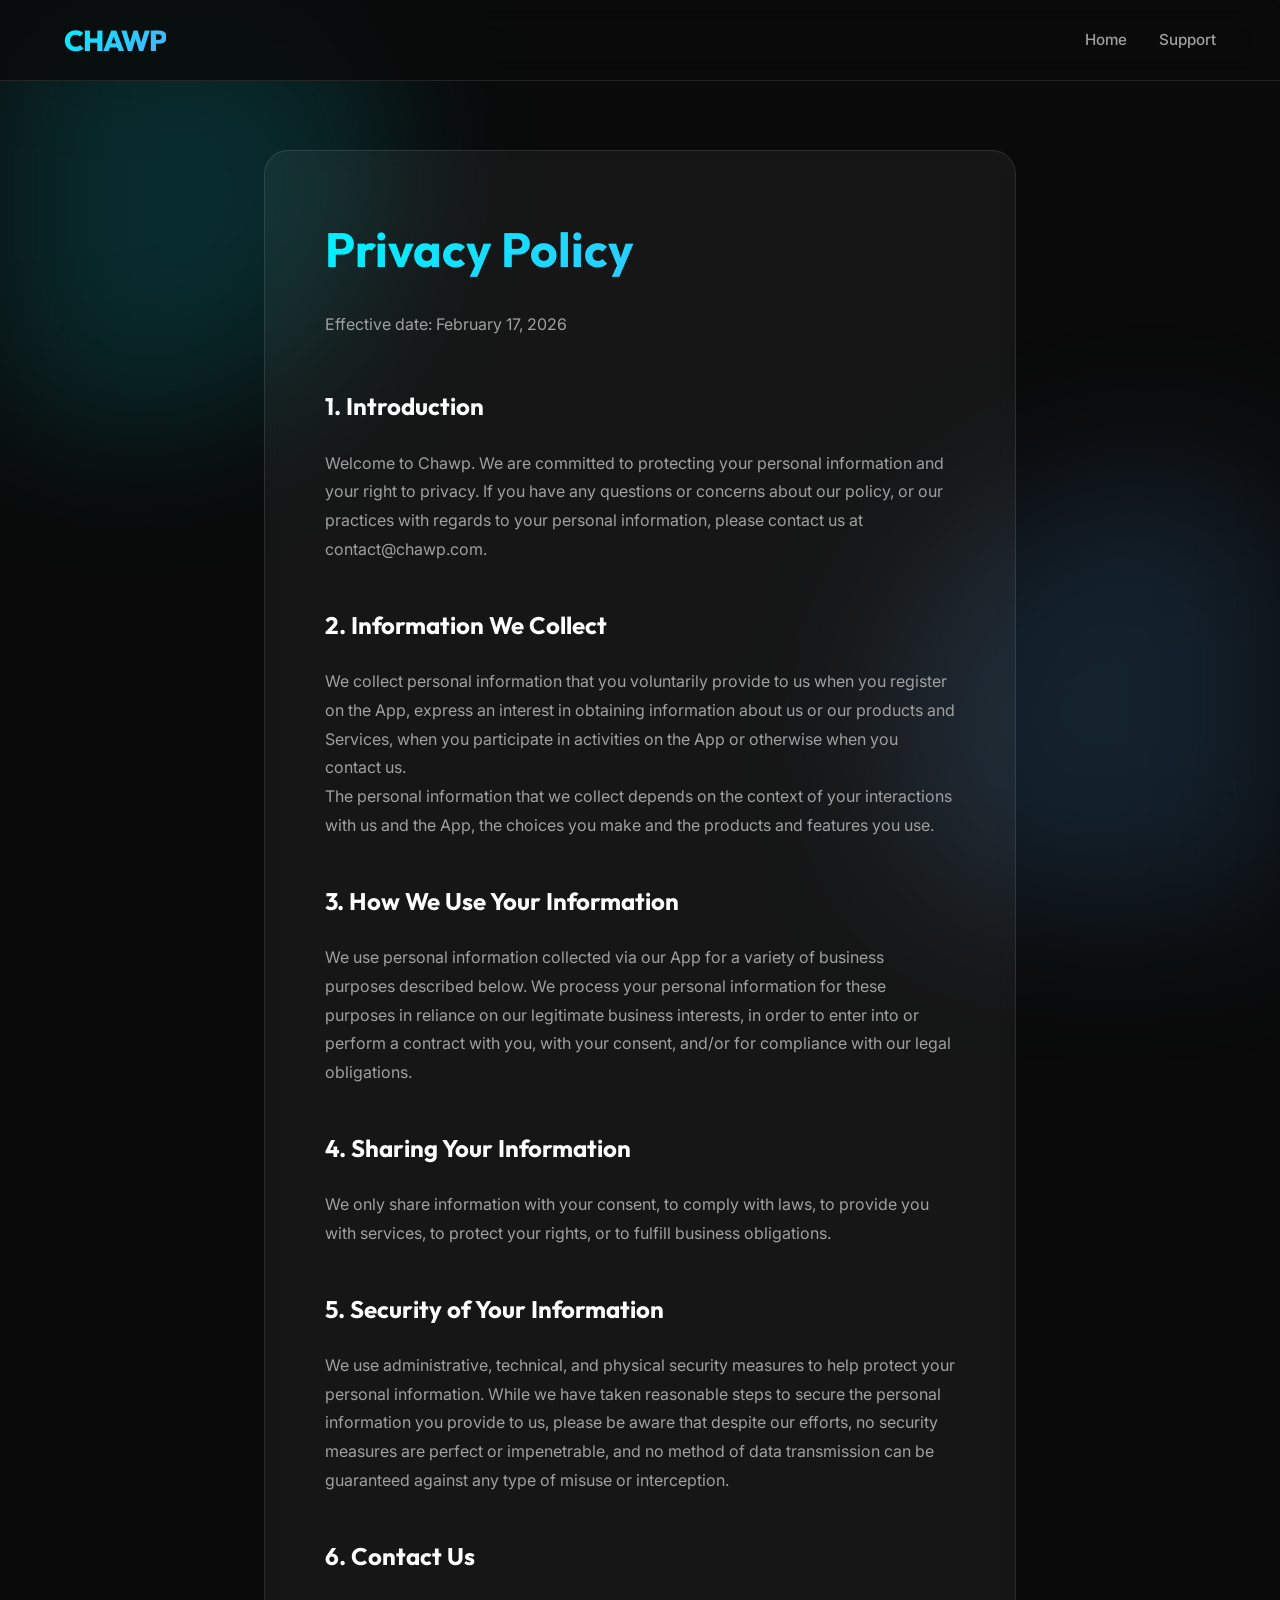
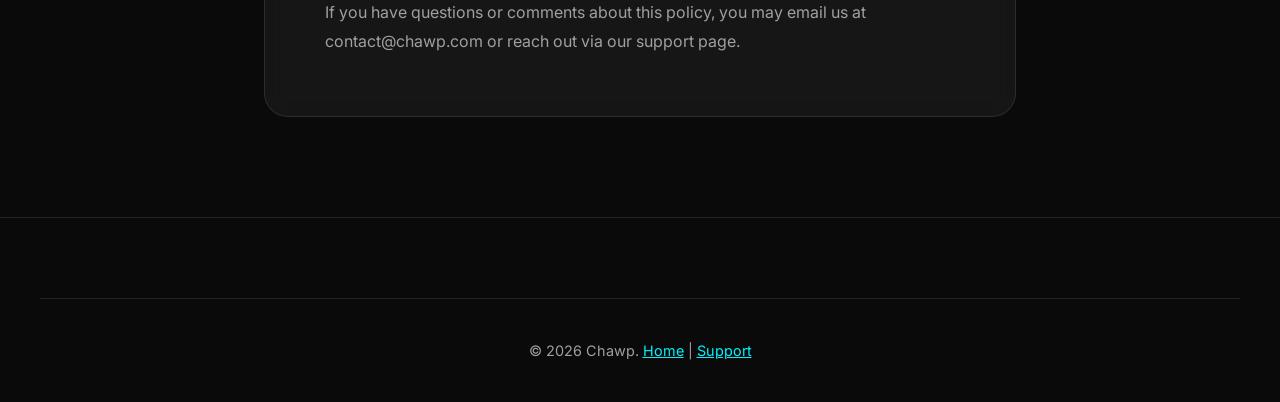
==== privacy-policy.html @ 5b1cbb02 "wr" ====
<!DOCTYPE html>
<html lang="en">

<head>
    <meta charset="UTF-8">
    <meta name="viewport" content="width=device-width, initial-scale=1.0">
    <title>Privacy Policy | Chawp</title>
    <link rel="preconnect" href="https://fonts.googleapis.com">
    <link rel="preconnect" href="https://fonts.gstatic.com" crossorigin>
    <link href="https://fonts.googleapis.com/css2?family=Inter:wght@400;500;600&family=Outfit:wght@700;800&display=swap"
        rel="stylesheet">
    <link rel="stylesheet" href="styles.css">
</head>

<body>
    <div class="bg-blobs">
        <div class="blob blob-1"></div>
        <div class="blob blob-2"></div>
    </div>

    <header>
        <div class="container">
            <a href="index.html" class="logo">
                <span class="gradient-text">CHAWP</span>
            </a>
            <nav class="nav-links">
                <a href="index.html">Home</a>
                <a href="support.html">Support</a>
            </nav>
        </div>
    </header>

    <main class="container" style="padding-top: 150px; max-width: 800px;">
        <div class="feature-card" style="text-align: left; padding: 60px;">
            <h1 class="gradient-text" style="font-size: 3rem; margin-bottom: 24px;">Privacy Policy</h1>
            <p style="color: var(--text-dim); margin-bottom: 48px;">Effective date: February 17, 2026</p>

            <div style="color: var(--text-dim); line-height: 1.8;">
                <h2 style="color: #fff; margin: 40px 0 20px;">1. Introduction</h2>
                <p>Welcome to Chawp. We are committed to protecting your personal information and your right to privacy.
                    If you have any questions or concerns about our policy, or our practices with regards to your
                    personal information, please contact us at contact@chawp.com.</p>

                <h2 style="color: #fff; margin: 40px 0 20px;">2. Information We Collect</h2>
                <p>We collect personal information that you voluntarily provide to us when you register on the App,
                    express an interest in obtaining information about us or our products and Services, when you
                    participate in activities on the App or otherwise when you contact us.</p>
                <p>The personal information that we collect depends on the context of your interactions with us and the
                    App, the choices you make and the products and features you use.</p>

                <h2 style="color: #fff; margin: 40px 0 20px;">3. How We Use Your Information</h2>
                <p>We use personal information collected via our App for a variety of business purposes described below.
                    We process your personal information for these purposes in reliance on our legitimate business
                    interests, in order to enter into or perform a contract with you, with your consent, and/or for
                    compliance with our legal obligations.</p>

                <h2 style="color: #fff; margin: 40px 0 20px;">4. Sharing Your Information</h2>
                <p>We only share information with your consent, to comply with laws, to provide you with services, to
                    protect your rights, or to fulfill business obligations.</p>

                <h2 style="color: #fff; margin: 40px 0 20px;">5. Security of Your Information</h2>
                <p>We use administrative, technical, and physical security measures to help protect your personal
                    information. While we have taken reasonable steps to secure the personal information you provide to
                    us, please be aware that despite our efforts, no security measures are perfect or impenetrable, and
                    no method of data transmission can be guaranteed against any type of misuse or interception.</p>

                <h2 style="color: #fff; margin: 40px 0 20px;">6. Contact Us</h2>
                <p>If you have questions or comments about this policy, you may email us at contact@chawp.com or reach
                    out via our support page.</p>
            </div>
        </div>
    </main>

    <footer>
        <div class="container footer-bottom">
            <p>&copy; 2026 Chawp. <a href="index.html" style="color: var(--primary);">Home</a> | <a href="support.html"
                    style="color: var(--primary);">Support</a></p>
        </div>
    </footer>
</body>

</html>
---- styles.css ----
:root {
    --bg-dark: #0a0a0a;
    --bg-card: rgba(255, 255, 255, 0.05);
    --primary: #00f2fe;
    --primary-alt: #4facfe;
    --accent-gradient: linear-gradient(135deg, var(--primary) 0%, var(--primary-alt) 100%);
    --text-main: #ffffff;
    --text-dim: #a0a0a0;
    --glass-border: rgba(255, 255, 255, 0.1);
    --font-heading: 'Outfit', sans-serif;
    --font-body: 'Inter', sans-serif;
}

* {
    margin: 0;
    padding: 0;
    box-sizing: border-box;
}

html {
    scroll-behavior: smooth;
}

body {
    background-color: var(--bg-dark);
    color: var(--text-main);
    font-family: var(--font-body);
    line-height: 1.6;
    overflow-x: hidden;
}

.container {
    max-width: 1200px;
    margin: 0 auto;
    padding: 0 24px;
}

/* Typography */
h1,
h2,
h3,
h4 {
    font-family: var(--font-heading);
    font-weight: 700;
}

.gradient-text {
    background: var(--accent-gradient);
    -webkit-background-clip: text;
    background-clip: text;
    -webkit-text-fill-color: transparent;
}

/* Animated Background */
.bg-blobs {
    position: fixed;
    top: 0;
    left: 0;
    width: 100%;
    height: 100%;
    z-index: -1;
    overflow: hidden;
    filter: blur(80px);
}

.blob {
    position: absolute;
    width: 40vw;
    height: 40vw;
    background: var(--primary);
    opacity: 0.15;
    border-radius: 50%;
    animation: float 20s infinite alternate;
}

.blob-1 {
    top: -10%;
    left: -10%;
    background: var(--primary);
}

.blob-2 {
    bottom: -10%;
    right: -10%;
    background: var(--primary-alt);
    animation-delay: -5s;
}

@keyframes float {
    0% {
        transform: translate(0, 0) scale(1);
    }

    100% {
        transform: translate(100px, 50px) scale(1.1);
    }
}

/* Header */
header {
    position: fixed;
    top: 0;
    width: 100%;
    z-index: 1000;
    background: rgba(10, 10, 10, 0.8);
    backdrop-filter: blur(20px);
    border-bottom: 1px solid var(--glass-border);
    transition: all 0.3s ease;
}

header .container {
    display: flex;
    justify-content: space-between;
    align-items: center;
    height: 80px;
}

.logo {
    font-family: var(--font-heading);
    font-size: 1.8rem;
    font-weight: 800;
    letter-spacing: -1px;
    color: var(--text-main);
    text-decoration: none;
    display: flex;
    align-items: center;
    gap: 8px;
}

.nav-links {
    display: flex;
    gap: 32px;
}

.nav-links a {
    text-decoration: none;
    color: var(--text-dim);
    font-weight: 500;
    transition: color 0.3s;
    font-size: 0.95rem;
}

.nav-links a:hover {
    color: var(--primary);
}

/* Hero Section */
.hero {
    padding-top: 180px;
    padding-bottom: 150px;
    text-align: center;
    position: relative;
    overflow: hidden;
}

.hero-phone-container {
    position: absolute;
    top: 55%;
    left: 50%;
    transform: translate(-50%, -50%);
    width: 100%;
    height: 100%;
    z-index: -1;
    perspective: 2000px;
    display: flex;
    justify-content: center;
    align-items: center;
    opacity: 0.6;
}

.hero-phone-container::after {
    content: '';
    position: absolute;
    inset: 0;
    background: radial-gradient(circle at center, transparent 20%, var(--bg-dark) 80%);
    z-index: 1;
}

.iphone-frame {
    width: 320px;
    height: 650px;
    background: #111;
    border: 12px solid #222;
    border-radius: 54px;
    position: relative;
    transform-style: preserve-3d;
    box-shadow:
        0 20px 50px rgba(0, 0, 0, 0.8),
        0 0 100px rgba(0, 242, 254, 0.1);
    animation: hero-tilt 12s infinite ease-in-out;
}

.iphone-screen {
    width: 100%;
    height: 100%;
    border-radius: 42px;
    overflow: hidden;
    position: relative;
    background: #000;
}

.iphone-screen img {
    width: 100%;
    height: 100%;
    object-fit: cover;
    filter: brightness(0.6);
}

.iphone-island {
    position: absolute;
    top: 22px;
    left: 50%;
    transform: translateX(-50%);
    width: 80px;
    height: 18px;
    background: #000;
    border-radius: 20px;
    z-index: 2;
}

@keyframes hero-tilt {
    0% {
        transform: rotateY(-15deg) rotateX(10deg) translateZ(0);
    }

    50% {
        transform: rotateY(15deg) rotateX(-5deg) translateZ(50px);
    }

    100% {
        transform: rotateY(-15deg) rotateX(10deg) translateZ(0);
    }
}

.hero h1 {
    font-size: clamp(3rem, 8vw, 5rem);
    line-height: 1.1;
    margin-bottom: 24px;
    letter-spacing: -2px;
}

.hero p {
    font-size: 1.25rem;
    color: var(--text-dim);
    max-width: 600px;
    margin: 0 auto 40px;
}

.store-buttons {
    display: flex;
    justify-content: center;
    gap: 16px;
    flex-wrap: wrap;
}

.store-btn {
    display: inline-flex;
    align-items: center;
    gap: 12px;
    background: #000;
    padding: 12px 24px;
    border-radius: 12px;
    border: 1px solid var(--glass-border);
    text-decoration: none;
    color: #fff;
    transition: transform 0.3s, border-color 0.3s;
}

.store-btn:hover {
    transform: translateY(-4px);
    border-color: var(--primary);
}

.store-btn svg {
    width: 24px;
    height: 24px;
    fill: currentColor;
}

/* Features */
.section-header {
    text-align: center;
    margin-bottom: 60px;
}

.section-header h2 {
    font-size: 2.5rem;
    margin-bottom: 16px;
}

.features {
    padding: 100px 0;
}

.features-grid {
    display: grid;
    grid-template-columns: repeat(auto-fit, minmax(300px, 1fr));
    gap: 32px;
}

.feature-card {
    background: var(--bg-card);
    border: 1px solid var(--glass-border);
    padding: 40px;
    border-radius: 24px;
    transition: transform 0.3s, background 0.3s;
    backdrop-filter: blur(10px);
}

.feature-card:hover {
    transform: translateY(-10px);
    background: rgba(255, 255, 255, 0.08);
}

.feature-icon {
    width: 60px;
    height: 60px;
    background: var(--accent-gradient);
    border-radius: 16px;
    display: flex;
    align-items: center;
    justify-content: center;
    margin-bottom: 24px;
    font-size: 1.5rem;
    color: #000;
}

/* App Showcase */
.showcase {
    padding: 100px 0;
    overflow: hidden;
}

.showcase-content {
    display: flex;
    align-items: center;
    gap: 80px;
    flex-wrap: wrap;
}

.showcase-text {
    flex: 1;
    min-width: 350px;
}

.showcase-image {
    flex: 1;
    min-width: 350px;
    position: relative;
}

.phone-mockup {
    width: 300px;
    height: 650px;
    background: #111;
    border: 8px solid #222;
    border-radius: 40px;
    margin: 0 auto;
    box-shadow: 0 50px 100px rgba(0, 0, 0, 0.5);
    overflow: hidden;
    position: relative;
}

/* FAQ */
.faq {
    padding: 100px 0;
}

.faq-list {
    max-width: 800px;
    margin: 0 auto;
}

.faq-item {
    margin-bottom: 16px;
    border-radius: 16px;
    background: var(--bg-card);
    border: 1px solid var(--glass-border);
    overflow: hidden;
}

.faq-question {
    padding: 24px;
    cursor: pointer;
    font-weight: 600;
    display: flex;
    justify-content: space-between;
    align-items: center;
}

.faq-answer {
    padding: 0 24px 24px;
    color: var(--text-dim);
    display: none;
}

/* Contact Form */
.contact {
    padding: 100px 0;
}

.contact-card {
    background: var(--bg-card);
    border: 1px solid var(--glass-border);
    padding: 60px;
    border-radius: 32px;
    max-width: 800px;
    margin: 0 auto;
    text-align: center;
}

.form-group {
    margin-bottom: 20px;
    text-align: left;
}

.form-input {
    width: 100%;
    background: rgba(255, 255, 255, 0.05);
    border: 1px solid var(--glass-border);
    padding: 16px;
    border-radius: 12px;
    color: #fff;
    outline: none;
    transition: border-color 0.3s;
}

.form-input:focus {
    border-color: var(--primary);
}

.submit-btn {
    width: 100%;
    background: var(--accent-gradient);
    color: #000;
    border: none;
    padding: 18px;
    border-radius: 12px;
    font-weight: 700;
    cursor: pointer;
    transition: transform 0.3s;
}

.submit-btn:hover {
    transform: scale(1.02);
}

/* Footer */
footer {
    padding: 80px 0 40px;
    border-top: 1px solid var(--glass-border);
    margin-top: 100px;
}

.footer-grid {
    display: grid;
    grid-template-columns: repeat(auto-fit, minmax(200px, 1fr));
    gap: 48px;
    margin-bottom: 60px;
}

.footer-col h4 {
    margin-bottom: 24px;
    color: var(--text-main);
}

.footer-links {
    list-style: none;
}

.footer-links li {
    margin-bottom: 12px;
}

.footer-links a {
    color: var(--text-dim);
    text-decoration: none;
    transition: color 0.3s;
}

.footer-links a:hover {
    color: var(--primary);
}

.footer-bottom {
    text-align: center;
    color: var(--text-dim);
    font-size: 0.9rem;
    padding-top: 40px;
    border-top: 1px solid var(--glass-border);
}

/* Mobile Adjustments */
@media (max-width: 768px) {
    .nav-links {
        display: none;
    }

    .hero h1 {
        font-size: 3.5rem;
    }

    .contact-card {
        padding: 40px 24px;
    }
}

.legal-page main {
    padding-bottom: 100px;
}

.legal-page h2 {
    margin-top: 40px;
    margin-bottom: 20px;
}

.legal-page p {
    margin-bottom: 16px;
    color: var(--text-dim);
}
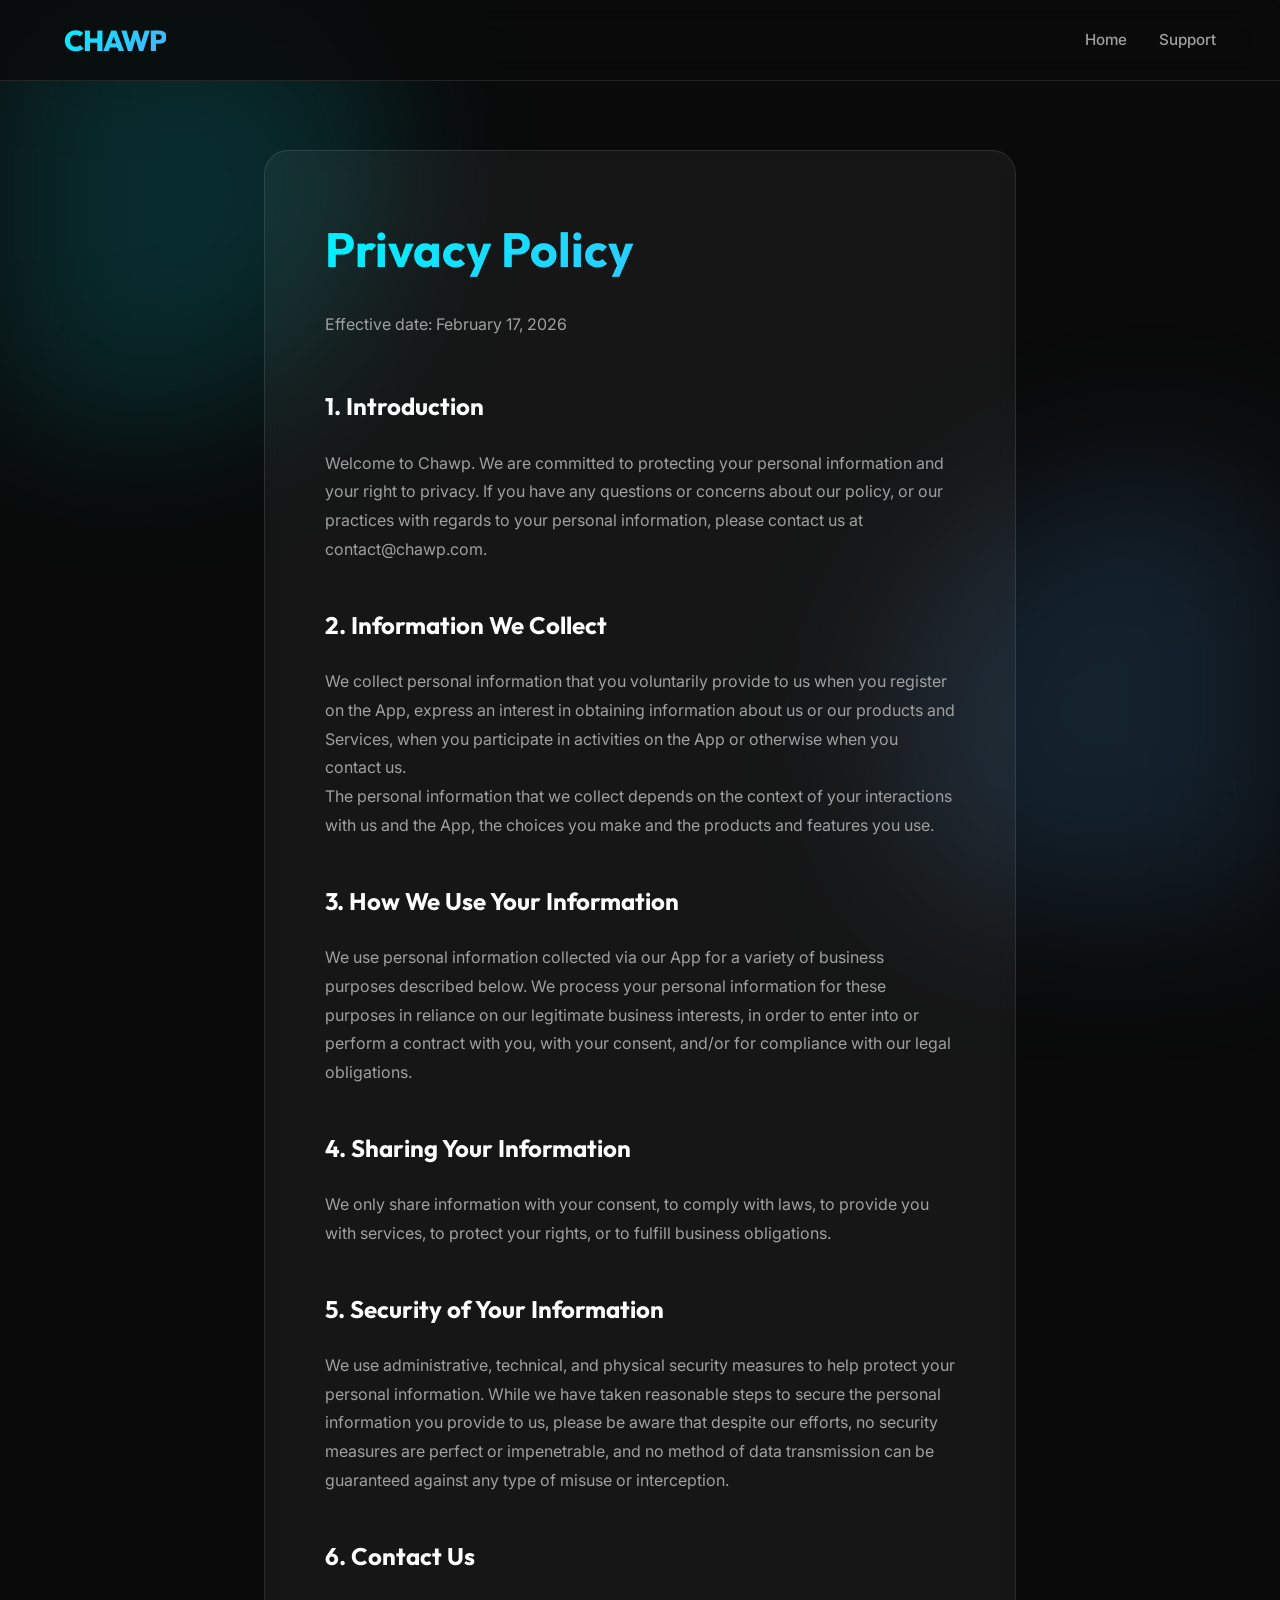
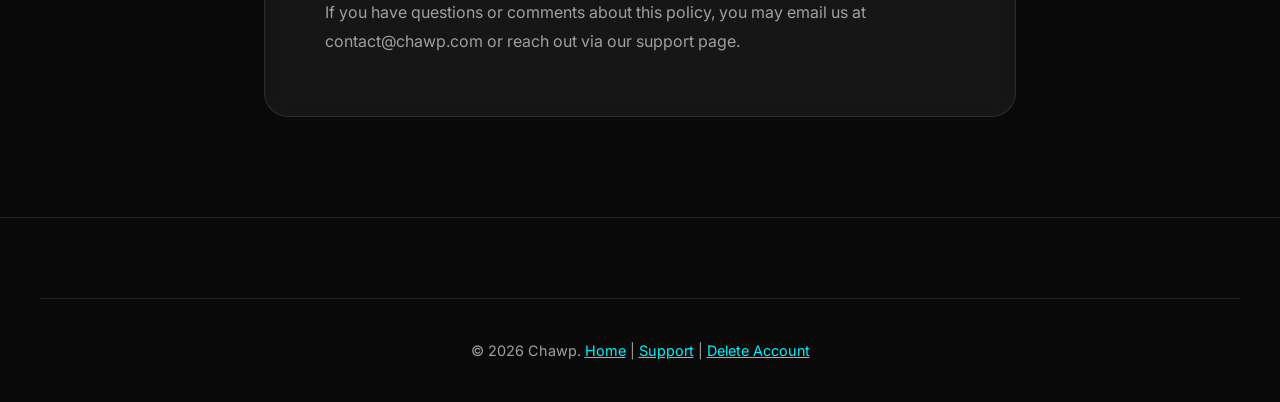
==== commit 63380637: "jh" ====
--- a/privacy-policy.html
+++ b/privacy-policy.html
@@ -74,7 +74,8 @@
     <footer>
         <div class="container footer-bottom">
             <p>&copy; 2026 Chawp. <a href="index.html" style="color: var(--primary);">Home</a> | <a href="support.html"
-                    style="color: var(--primary);">Support</a></p>
+                    style="color: var(--primary);">Support</a> | <a href="delete-account.html"
+                    style="color: var(--primary);">Delete Account</a></p>
         </div>
     </footer>
 </body>
